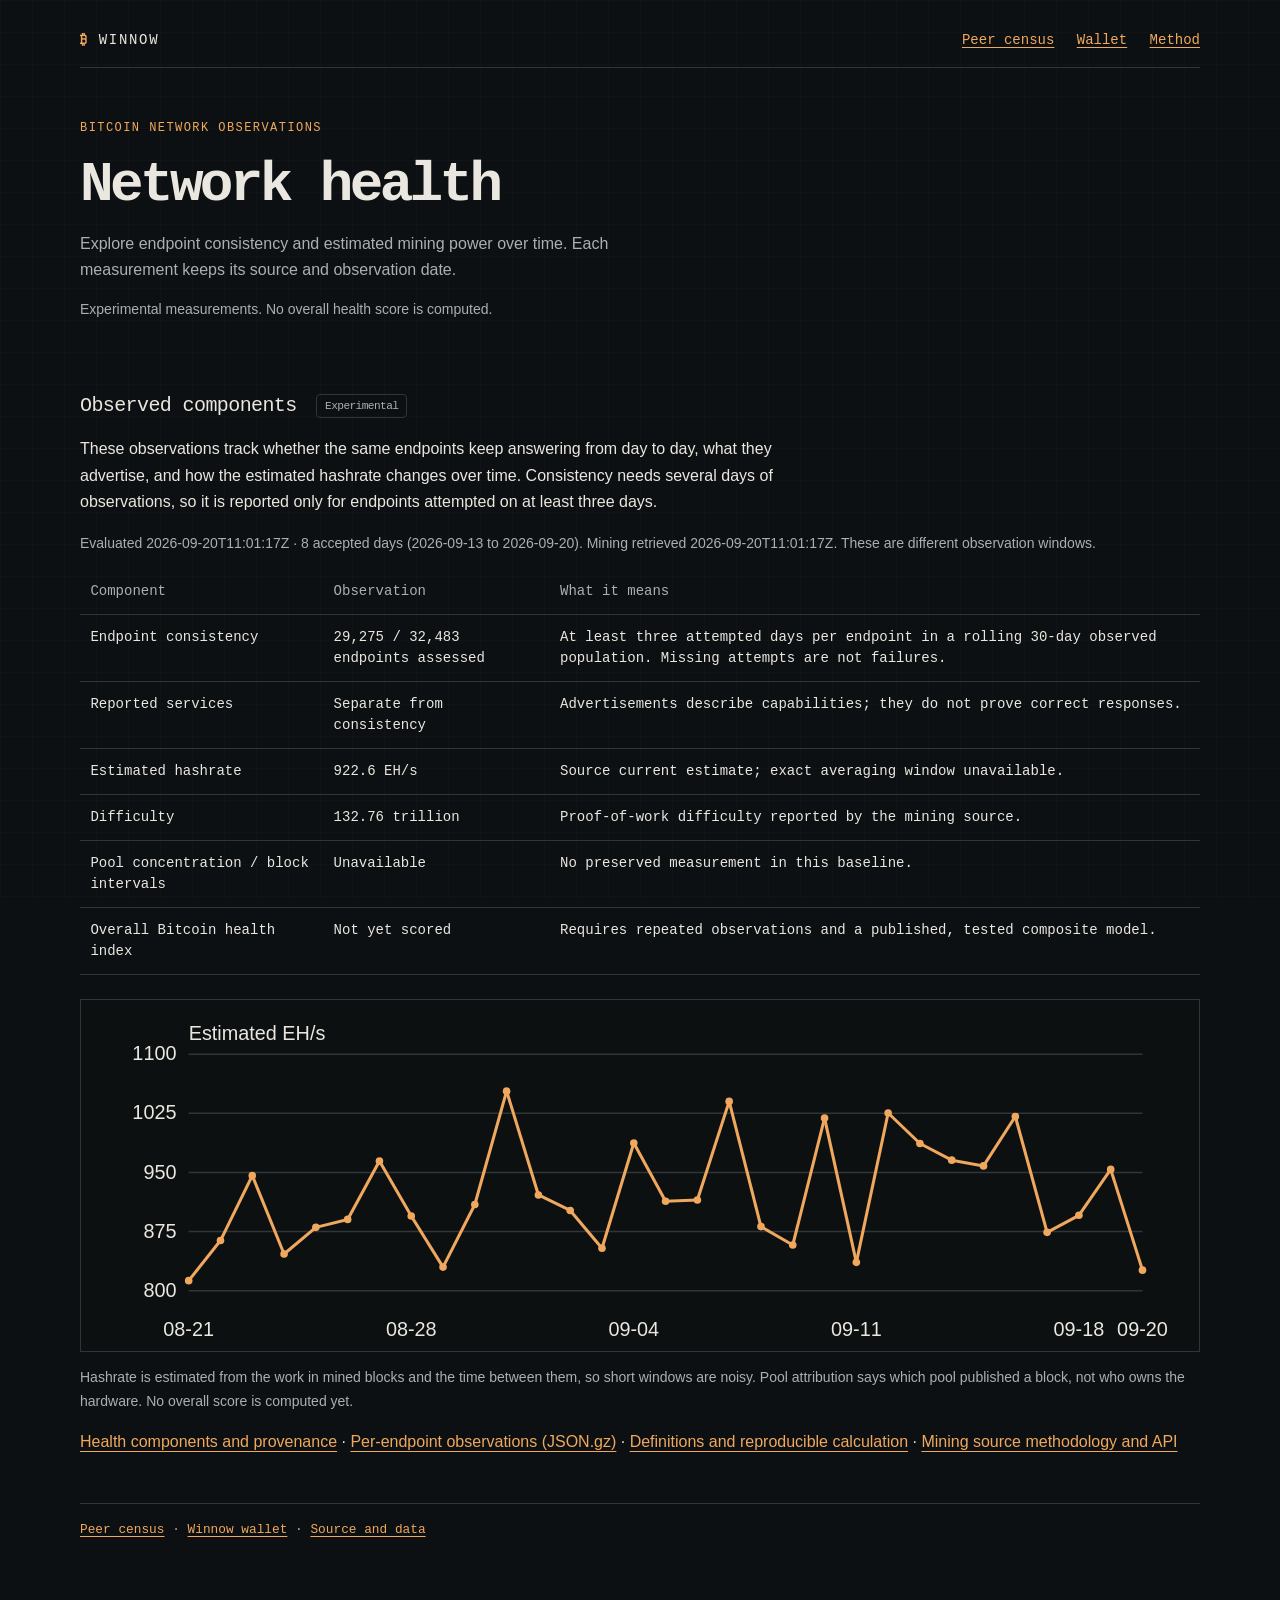
==== health/index.html @ dcebd3c2 "Update census for current WalletCore and add explorable observations" ====
<!doctype html>
<html lang="en">
  <head>
    <meta charset="utf-8" />
    <meta name="viewport" content="width=device-width, initial-scale=1" />
    <title>Network health — Winnow</title>
    <meta
      name="description"
      content="Bitcoin endpoint consistency and estimated mining hashrate, with dated observations and reproducible evidence."
    />
    <link rel="stylesheet" href="../assets/census.css" />
  </head>
  <body>
    <main class="census">
      <header class="masthead">
        <a class="brand" href="https://winnowwallet.com"><b>₿</b> WINNOW</a>
        <nav aria-label="Network health">
          <a href="../">Peer census</a
          ><a href="https://winnowwallet.com">Wallet</a
          ><a href="https://github.com/winnowwallet/census/blob/main/HEALTH.md"
            >Method</a
          >
        </nav>
      </header>
      <div class="intro">
        <p class="eyebrow">BITCOIN NETWORK OBSERVATIONS</p>
        <h1>Network health</h1>
        <p class="sub">
          Explore endpoint consistency and estimated mining power over time.
          Each measurement keeps its source and observation date.
        </p>
        <p class="note">
          Experimental measurements. No overall health score is computed.
        </p>
      </div>
      <noscript
        ><p>
          JavaScript is needed to display these observations.
          <a href="../census/health.json">Download the health data</a> to
          inspect the components and sources.
        </p></noscript
      >
      <section aria-labelledby="health-heading">
        <h2 id="health-heading">
          Observed components <span class="badge">Experimental</span>
        </h2>
        <p class="reading">
          These observations track whether the same endpoints keep answering
          from day to day, what they advertise, and how the estimated hashrate
          changes over time. Consistency needs several days of observations, so
          it is reported only for endpoints attempted on at least three days.
        </p>
        <p id="health-status" class="note" role="status">
          Loading health observations…
        </p>
        <div class="wrap">
          <table id="health-components">
            <thead>
              <tr>
                <th>Component</th>
                <th>Observation</th>
                <th>What it means</th>
              </tr>
            </thead>
            <tbody></tbody>
          </table>
        </div>
        <div
          class="plot"
          tabindex="0"
          aria-label="Scrollable estimated mining hashrate chart"
        >
          <svg
            id="mining-trend"
            viewBox="0 0 720 220"
            role="img"
            aria-label="Mempool estimated hashrate in exahashes per second; missing dates are gaps"
          ></svg>
        </div>
        <p class="note">
          Hashrate is estimated from the work in mined blocks and the time
          between them, so short windows are noisy. Pool attribution says which
          pool published a block, not who owns the hardware. No overall score is
          computed yet.
        </p>
        <p>
          <a href="../census/health.json">Health components and provenance</a> ·
          <a id="health-nodes-link" hidden
            >Per-endpoint observations (JSON.gz)</a
          >
          ·
          <a href="https://github.com/winnowwallet/census/blob/main/HEALTH.md"
            >Definitions and reproducible calculation</a
          >
          ·
          <a href="https://mempool.space/docs/api/rest"
            >Mining source methodology and API</a
          >
        </p>
      </section>
      <footer>
        <a href="../">Peer census</a> ·
        <a href="https://winnowwallet.com">Winnow wallet</a> ·
        <a href="https://github.com/winnowwallet/census">Source and data</a>
      </footer>
    </main>
    <script src="../assets/health.js" defer></script>
  </body>
</html>
---- assets/census.css ----
:root {
  color-scheme: dark;
  --paper: #0d1012;
  --ink: #e9e7df;
  --ink-2: #a9b0b1;
  --rule: #303638;
  --accent: #efa85e;
  --blue: #9fbdce;
  --red: #d88c77;
  --mono: ui-monospace, SFMono-Regular, Consolas, monospace;
}
* {
  box-sizing: border-box;
}
html {
  scroll-behavior: smooth;
}
body {
  margin: 0;
  background: var(--paper);
  color: var(--ink);
  font:
    1rem/1.65 -apple-system,
    BlinkMacSystemFont,
    "Segoe UI",
    sans-serif;
}
body::before {
  content: "";
  position: fixed;
  inset: 0;
  pointer-events: none;
  z-index: -1;
  background-image:
    linear-gradient(#b5bec306 1px, transparent 1px),
    linear-gradient(90deg, #b5bec306 1px, transparent 1px);
  background-size: 32px 32px;
}
a {
  color: var(--accent);
  text-decoration-thickness: 1px;
  text-underline-offset: 0.22em;
}
a:hover {
  color: #fff1d6;
}
:focus-visible {
  outline: 2px solid var(--accent);
  outline-offset: 5px;
}
.census {
  max-width: 76rem;
  margin: auto;
  padding: 1.4rem clamp(1rem, 4vw, 3rem) 4rem;
}
.masthead {
  display: flex;
  align-items: center;
  justify-content: space-between;
  gap: 1rem;
  padding: 0.6rem 0 1.2rem;
  border-bottom: 1px solid var(--rule);
  font: 0.875rem var(--mono);
}
.masthead .brand {
  color: var(--ink);
  text-decoration: none;
  letter-spacing: 0.12em;
}
.brand b {
  color: var(--accent);
}
nav {
  display: flex;
  gap: 1.4rem;
  flex-wrap: wrap;
}
.intro {
  padding: 3.2rem 0 1rem;
  max-width: 58rem;
}
h1 {
  font: 600 clamp(2rem, 4.4vw, 3.5rem)/1.08 var(--mono);
  letter-spacing: -0.065em;
  margin: 0 0 1rem;
  max-width: 22ch;
}
.sub {
  color: var(--ink-2);
  max-width: 65ch;
  margin: 0;
}
#freshness {
  font: 0.875rem/1.6 var(--mono);
  color: var(--ink-2);
  margin: 1rem 0;
  padding: 0.7rem 0;
  border-block: 1px solid var(--rule);
}
.tiles {
  display: grid;
  grid-template-columns: repeat(3, 1fr);
  margin: 0 0 0.8rem;
  border-bottom: 1px solid var(--rule);
}
.tile {
  padding: 1.2rem 1rem 1.2rem 0;
  min-width: 0;
}
.tile:nth-child(3n + 2),
.tile:nth-child(3n + 3) {
  border-left: 1px solid var(--rule);
  padding-left: 1.2rem;
}
.tile .n {
  color: var(--accent);
  font: 500 clamp(1.7rem, 3vw, 2.7rem)/1.2 var(--mono);
  font-variant-numeric: tabular-nums;
  margin-bottom: 0.45rem;
}
.tile .l {
  color: var(--ink-2);
  font-size: 0.875rem;
  max-width: 28ch;
}
h2 {
  font: 500 1.25rem/1.4 var(--mono);
  letter-spacing: -0.03em;
  margin: 2.6rem 0 1rem;
}
h2 .index {
  color: var(--accent);
  font-size: 0.8rem;
  margin-right: 0.8rem;
  letter-spacing: 0;
}
h3 {
  font: 500 1rem/1.5 var(--mono);
}
table {
  border-collapse: collapse;
  width: 100%;
  margin: 0;
  font: 0.875rem/1.5 var(--mono);
  font-variant-numeric: tabular-nums;
}
th,
td {
  text-align: left;
  padding: 0.75rem 0.65rem;
  border-bottom: 1px solid var(--rule);
  vertical-align: top;
}
th {
  color: var(--ink-2);
  font-weight: 400;
}
tbody tr:hover {
  background: #efa85e08;
}
td.num,
th.num {
  text-align: right;
}
.wrap {
  overflow-x: auto;
  margin-bottom: 1.5rem;
}
.plot {
  overflow-x: auto;
  border: 1px solid var(--rule);
  padding: 1rem 0.6rem 0;
  background: #0d1012bf;
}
svg {
  width: 100%;
  min-width: 620px;
  height: auto;
  display: block;
}
.note {
  color: var(--ink-2);
  font-size: 0.875rem;
}
.legend {
  display: flex;
  flex-wrap: wrap;
  gap: 0.5rem 1.5rem;
  font: 0.8rem/1.6 var(--mono);
}
.legend span::before {
  content: "";
  display: inline-block;
  width: 1.2rem;
  height: 2px;
  margin: 0 0.6rem 0.25rem 0;
  background: var(--blue);
}
.legend span + span::before {
  background: var(--red);
}
.reading {
  max-width: 78ch;
}
.reading p {
  margin: 0 0 1rem;
}
code,
pre {
  font-family: var(--mono);
  font-size: 0.875em;
}
pre {
  overflow: auto;
  padding: 1.25rem;
  border: 1px solid var(--rule);
  border-left: 2px solid var(--accent);
  background: #080b0d;
  line-height: 1.7;
}
#artifacts {
  list-style: none;
  margin: 0;
  padding: 0;
  display: grid;
  grid-template-columns: repeat(2, 1fr);
  border-top: 1px solid var(--rule);
}
#artifacts li {
  border-bottom: 1px solid var(--rule);
  padding: 0.9rem 0.8rem 0.9rem 0;
  font: 0.875rem/1.5 var(--mono);
}
#provenance {
  overflow-wrap: anywhere;
  font-family: var(--mono);
  font-size: 0.75rem;
}
footer {
  margin-top: 3rem;
  padding-top: 1rem;
  border-top: 1px solid var(--rule);
  color: var(--ink-2);
  font: 0.8rem/1.6 var(--mono);
}
@media (prefers-reduced-motion: reduce) {
  html {
    scroll-behavior: auto;
  }
}
@media print {
  :root {
    --paper: white;
    --ink: black;
    --ink-2: #333;
    --rule: #bbb;
    --accent: #8a4300;
  }
  body::before {
    display: none;
  }
  .plot,
  pre {
    background: white;
  }
}

.eyebrow {
  color: var(--accent);
  font: 0.75rem/1.6 var(--mono);
  letter-spacing: 0.12em;
  margin: 0 0 1rem;
}
.warning {
  color: var(--accent) !important;
}
.badge {
  display: inline-block;
  margin-left: 0.5rem;
  padding: 0.15rem 0.5rem;
  border: 1px solid var(--rule);
  border-radius: 4px;
  color: var(--ink-2);
  font: 0.7rem/1.5 var(--mono);
  vertical-align: middle;
}
.background {
  margin-top: 2rem;
  padding: 1rem 0;
  border-block: 1px solid var(--rule);
}
summary {
  cursor: pointer;
  font: 500 1rem/1.5 var(--mono);
}
summary span {
  display: block;
  color: var(--ink-2);
  font-size: 0.8rem;
  margin: 0.4rem 0 0 1rem;
}
details[open] summary {
  margin-bottom: 1.25rem;
}
#run-context {
  margin-bottom: 2.5rem;
}
[hidden] {
  display: none !important;
}
@media (max-width: 650px) {
  h1 {
    max-width: none;
  }
  .masthead {
    align-items: flex-start;
    flex-direction: column;
  }
  nav {
    gap: 0.6rem 1rem;
  }
  #artifacts {
    grid-template-columns: 1fr;
  }
  .intro {
    padding-top: 2rem;
  }
  .tiles {
    grid-template-columns: 1fr;
  }
  .tile:nth-child(n) {
    border-left: 0;
    padding: 1rem 0;
  }
  .tile:nth-child(n + 2) {
    border-top: 1px solid var(--rule);
  }
  .tile .l {
    max-width: none;
  }
}

caption {
  text-align: left;
  color: var(--ink);
  padding: 0.6rem 0;
  font-weight: 500;
}

button,
select {
  font: inherit;
  color: var(--ink);
  background: var(--paper);
  border: 1px solid var(--rule);
  border-radius: 4px;
  padding: 0.45rem 0.65rem;
}
button {
  cursor: pointer;
}
button:hover,
button[aria-pressed="true"] {
  border-color: var(--accent);
  color: var(--accent);
}
[data-filter] {
  text-align: left;
  color: var(--accent);
}
#explorer {
  border: 1px solid var(--rule);
  padding: 1rem;
  margin-top: 2rem;
}
#explorer-chips {
  display: flex;
  gap: 0.5rem;
  flex-wrap: wrap;
  margin-bottom: 0.75rem;
}
#explorer-download {
  display: block;
  margin-top: 0.75rem;
}
.endpoint {
  border-bottom: 1px solid var(--rule);
  padding: 0.8rem 0;
  overflow-wrap: anywhere;
}
.endpoint p,
.endpoint li {
  font: 0.8rem/1.6 var(--mono);
}
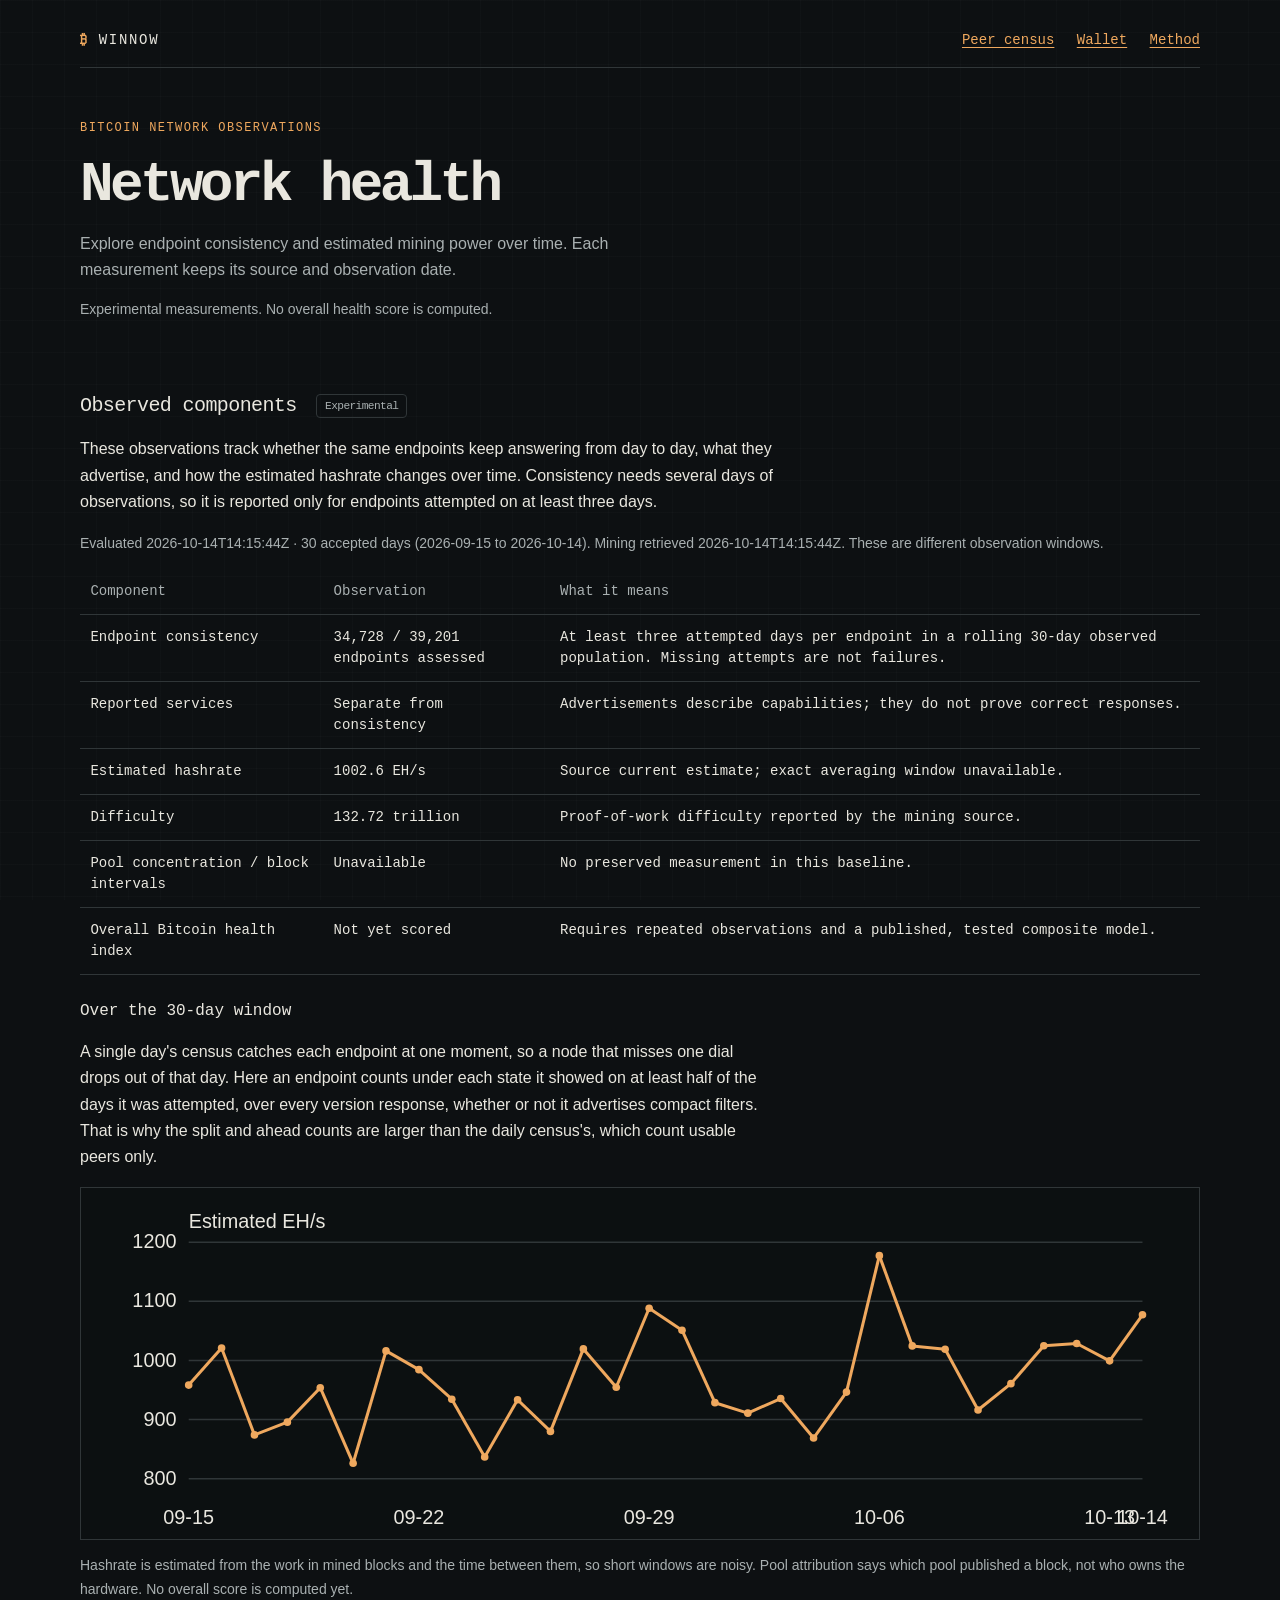
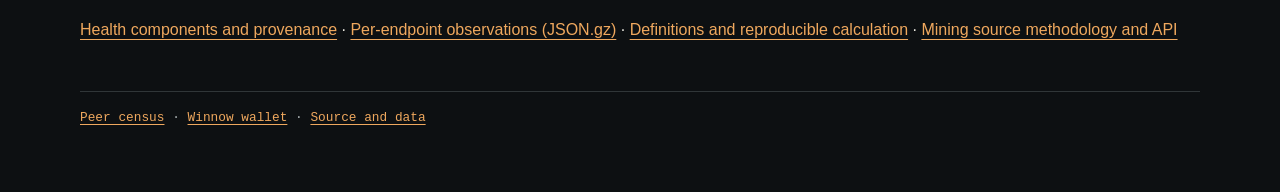
==== commit 9623d53c: "Count the 30-day population by what each endpoint did on most days A day's census catches each endpo" ====
--- a/health/index.html
+++ b/health/index.html
@@ -65,6 +65,30 @@
             <tbody></tbody>
           </table>
         </div>
+        <h3 id="window-heading">Over the 30-day window</h3>
+        <p class="reading">
+          A single day's census catches each endpoint at one moment, so a node
+          that misses one dial drops out of that day. Here an endpoint counts
+          under each state it showed on at least half of the days it was
+          attempted, over every version response, whether or not it advertises
+          compact filters. That is why the split and ahead counts are larger
+          than the daily census's, which count usable peers only.
+        </p>
+        <div class="wrap">
+          <table id="window-census" aria-labelledby="window-heading">
+            <thead>
+              <tr>
+                <th>Network</th>
+                <th>Assessed</th>
+                <th>Answered</th>
+                <th>Near the tip</th>
+                <th>At the BIP-110 split</th>
+                <th>Over 100 blocks ahead</th>
+              </tr>
+            </thead>
+            <tbody></tbody>
+          </table>
+        </div>
         <div
           class="plot"
           tabindex="0"
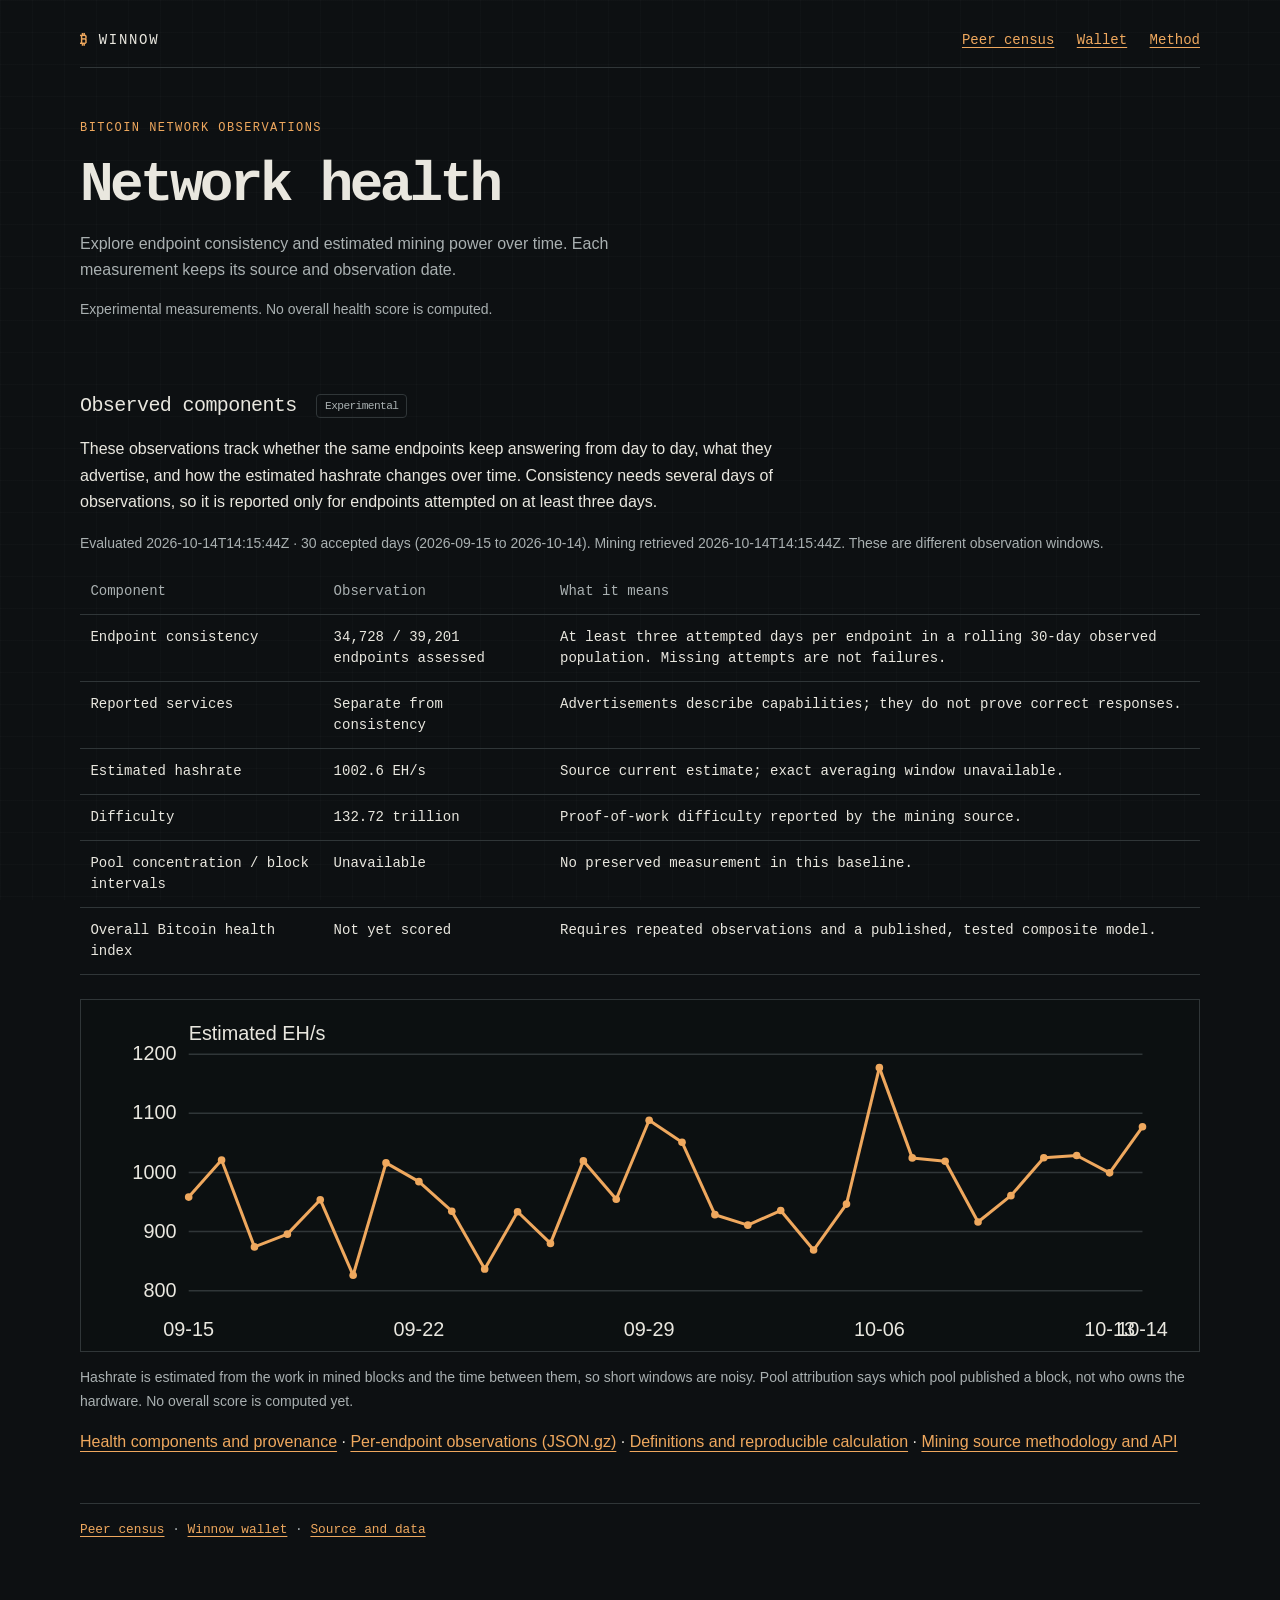
==== commit a27072b1: "Keep the window table hidden until health.json carries it The health page is deployed on push, but h" ====
--- a/health/index.html
+++ b/health/index.html
@@ -65,29 +65,31 @@
             <tbody></tbody>
           </table>
         </div>
-        <h3 id="window-heading">Over the 30-day window</h3>
-        <p class="reading">
-          A single day's census catches each endpoint at one moment, so a node
-          that misses one dial drops out of that day. Here an endpoint counts
-          under each state it showed on at least half of the days it was
-          attempted, over every version response, whether or not it advertises
-          compact filters. That is why the split and ahead counts are larger
-          than the daily census's, which count usable peers only.
-        </p>
-        <div class="wrap">
-          <table id="window-census" aria-labelledby="window-heading">
-            <thead>
-              <tr>
-                <th>Network</th>
-                <th>Assessed</th>
-                <th>Answered</th>
-                <th>Near the tip</th>
-                <th>At the BIP-110 split</th>
-                <th>Over 100 blocks ahead</th>
-              </tr>
-            </thead>
-            <tbody></tbody>
-          </table>
+        <div id="window-section" hidden>
+          <h3 id="window-heading">Over the 30-day window</h3>
+          <p class="reading">
+            A single day's census catches each endpoint at one moment, so a node
+            that misses one dial drops out of that day. Here an endpoint counts
+            under each state it showed on at least half of the days it was
+            attempted, over every version response, whether or not it advertises
+            compact filters. That is why the split and ahead counts are larger
+            than the daily census's, which count usable peers only.
+          </p>
+          <div class="wrap">
+            <table id="window-census" aria-labelledby="window-heading">
+              <thead>
+                <tr>
+                  <th>Network</th>
+                  <th>Assessed</th>
+                  <th>Answered</th>
+                  <th>Near the tip</th>
+                  <th>At the BIP-110 split</th>
+                  <th>Over 100 blocks ahead</th>
+                </tr>
+              </thead>
+              <tbody></tbody>
+            </table>
+          </div>
         </div>
         <div
           class="plot"
